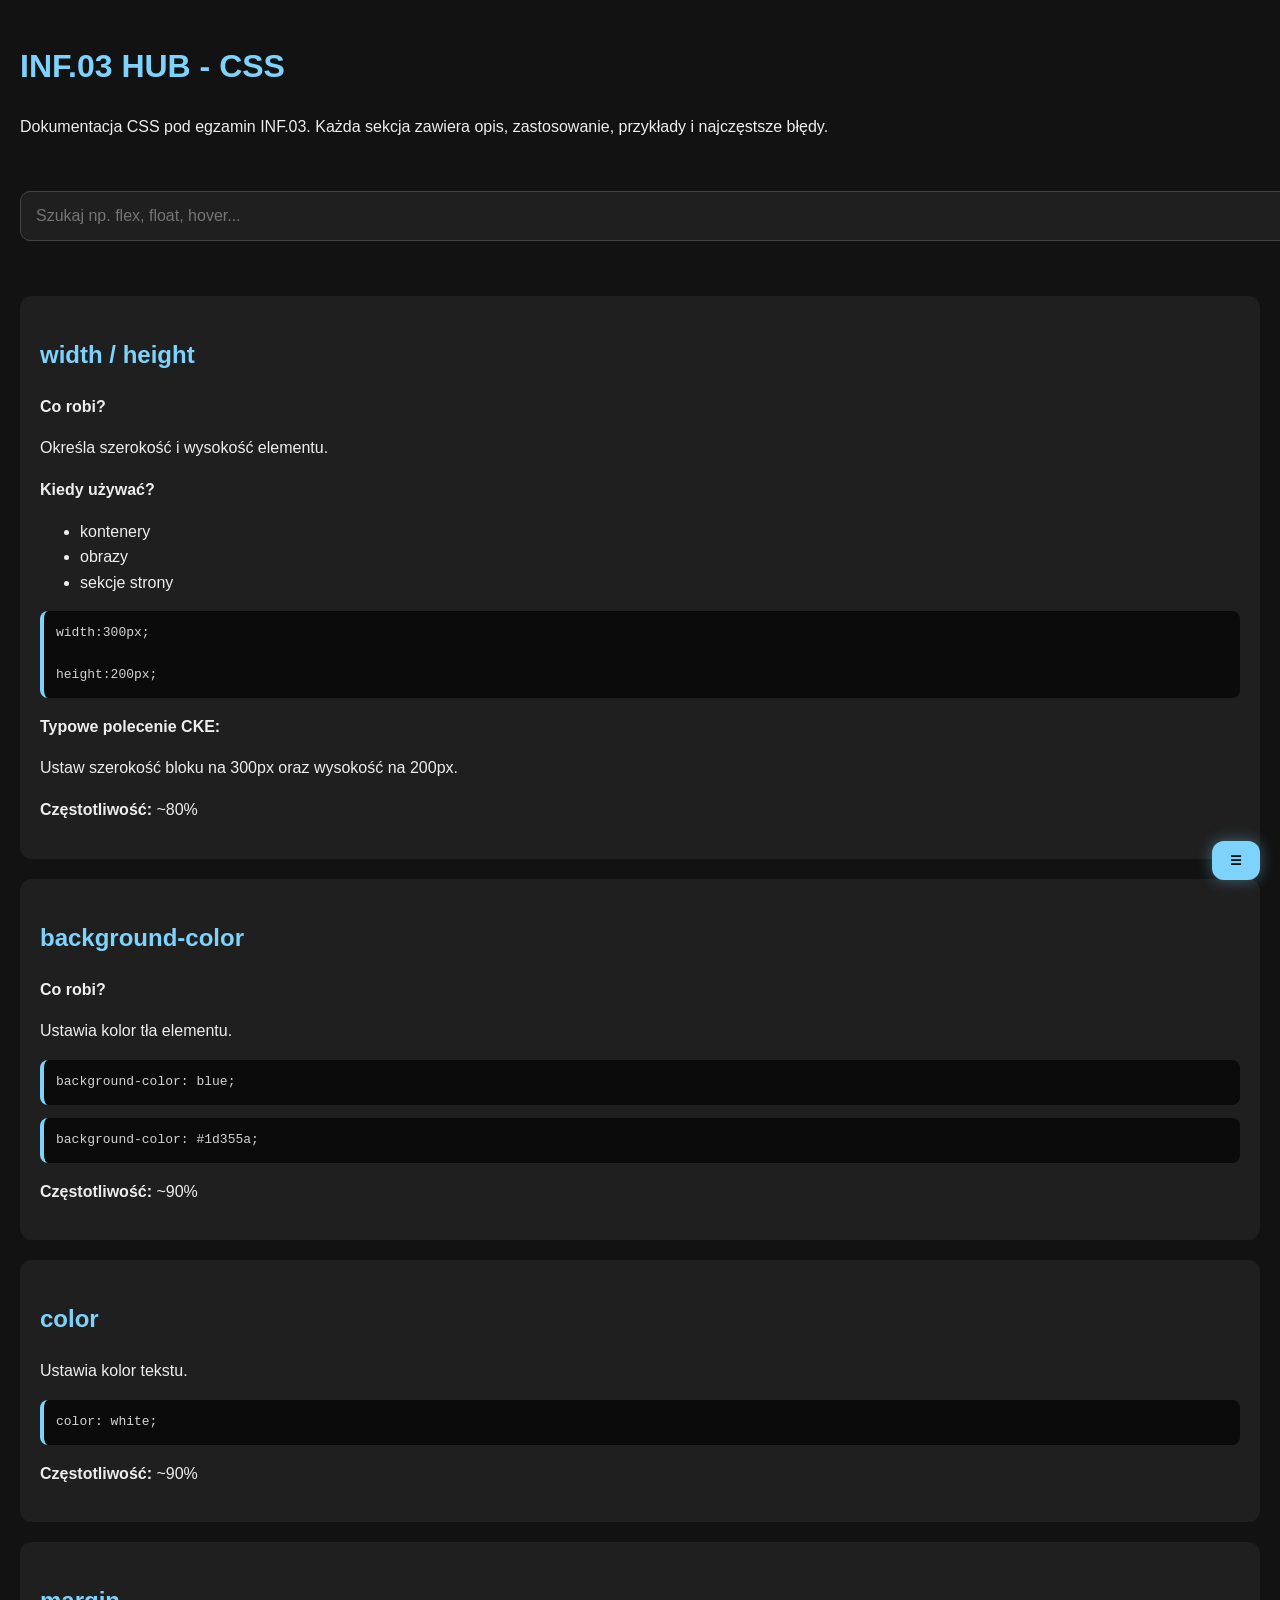
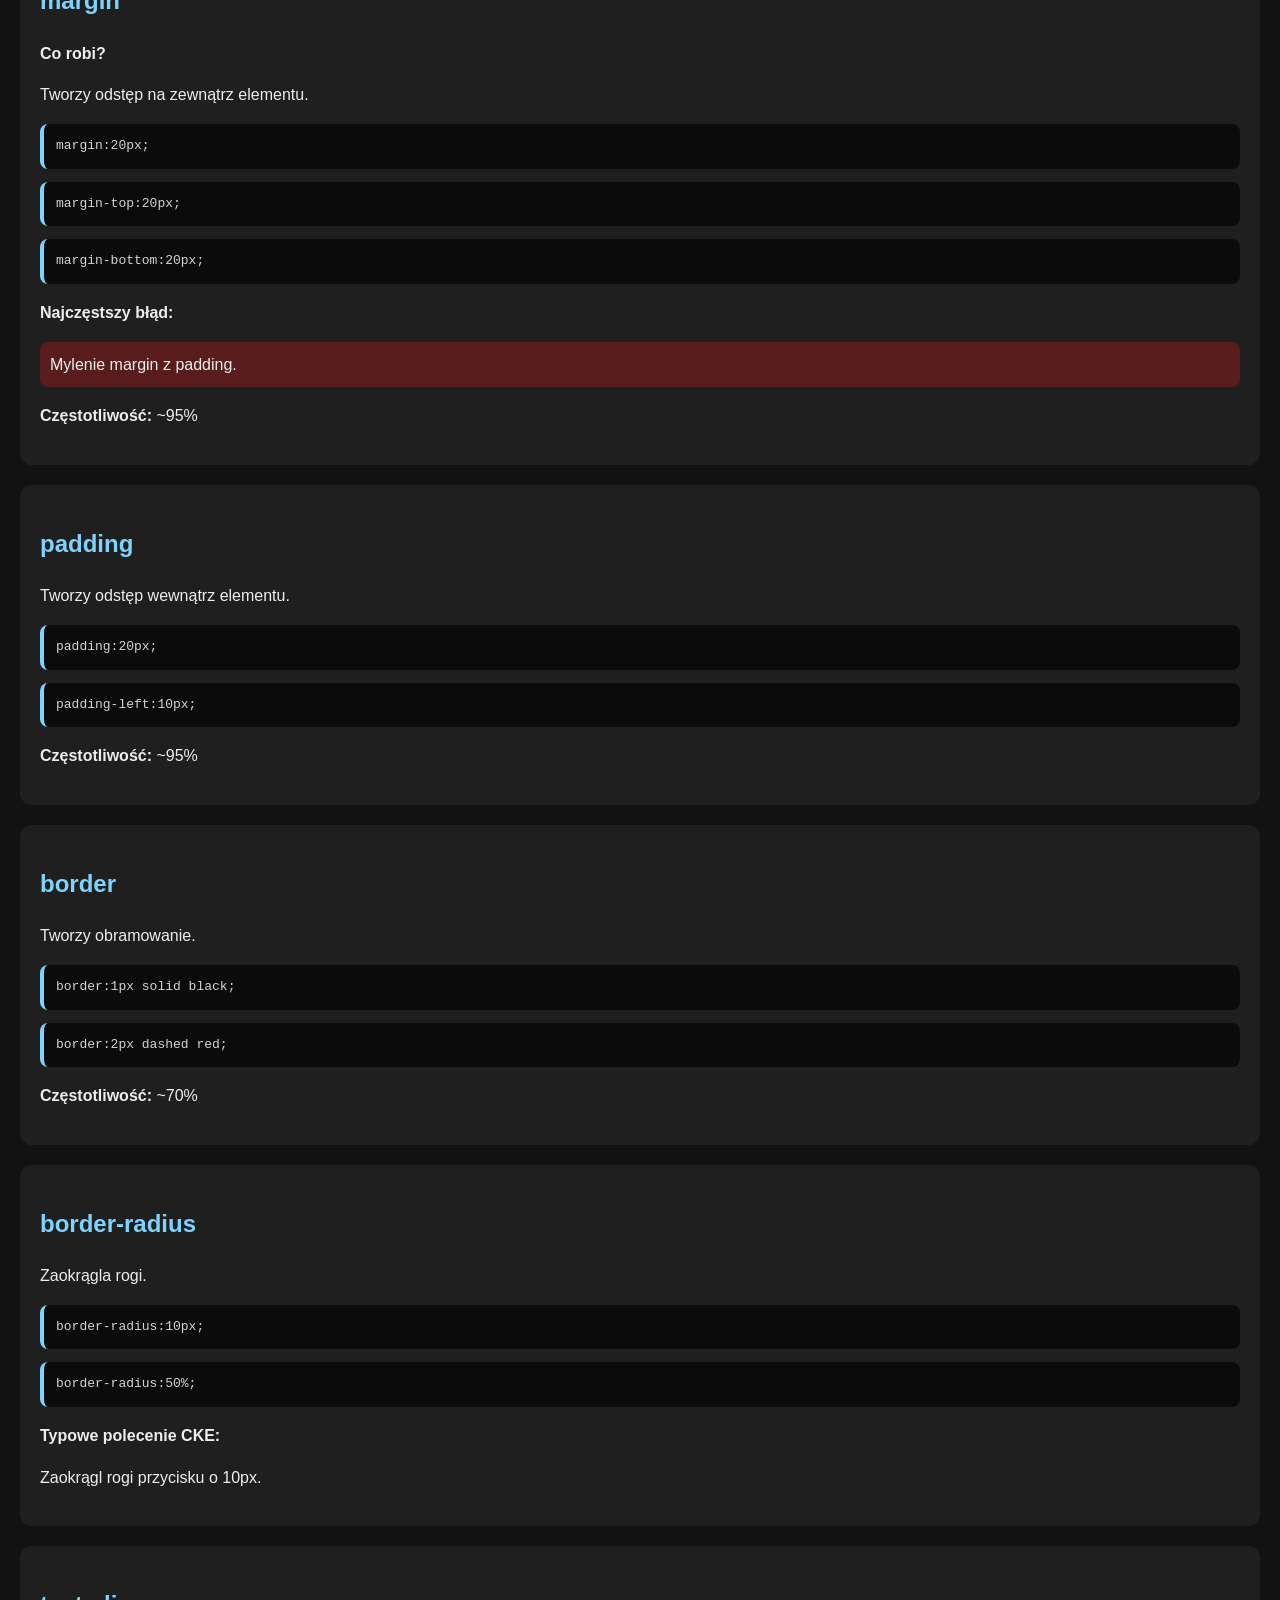
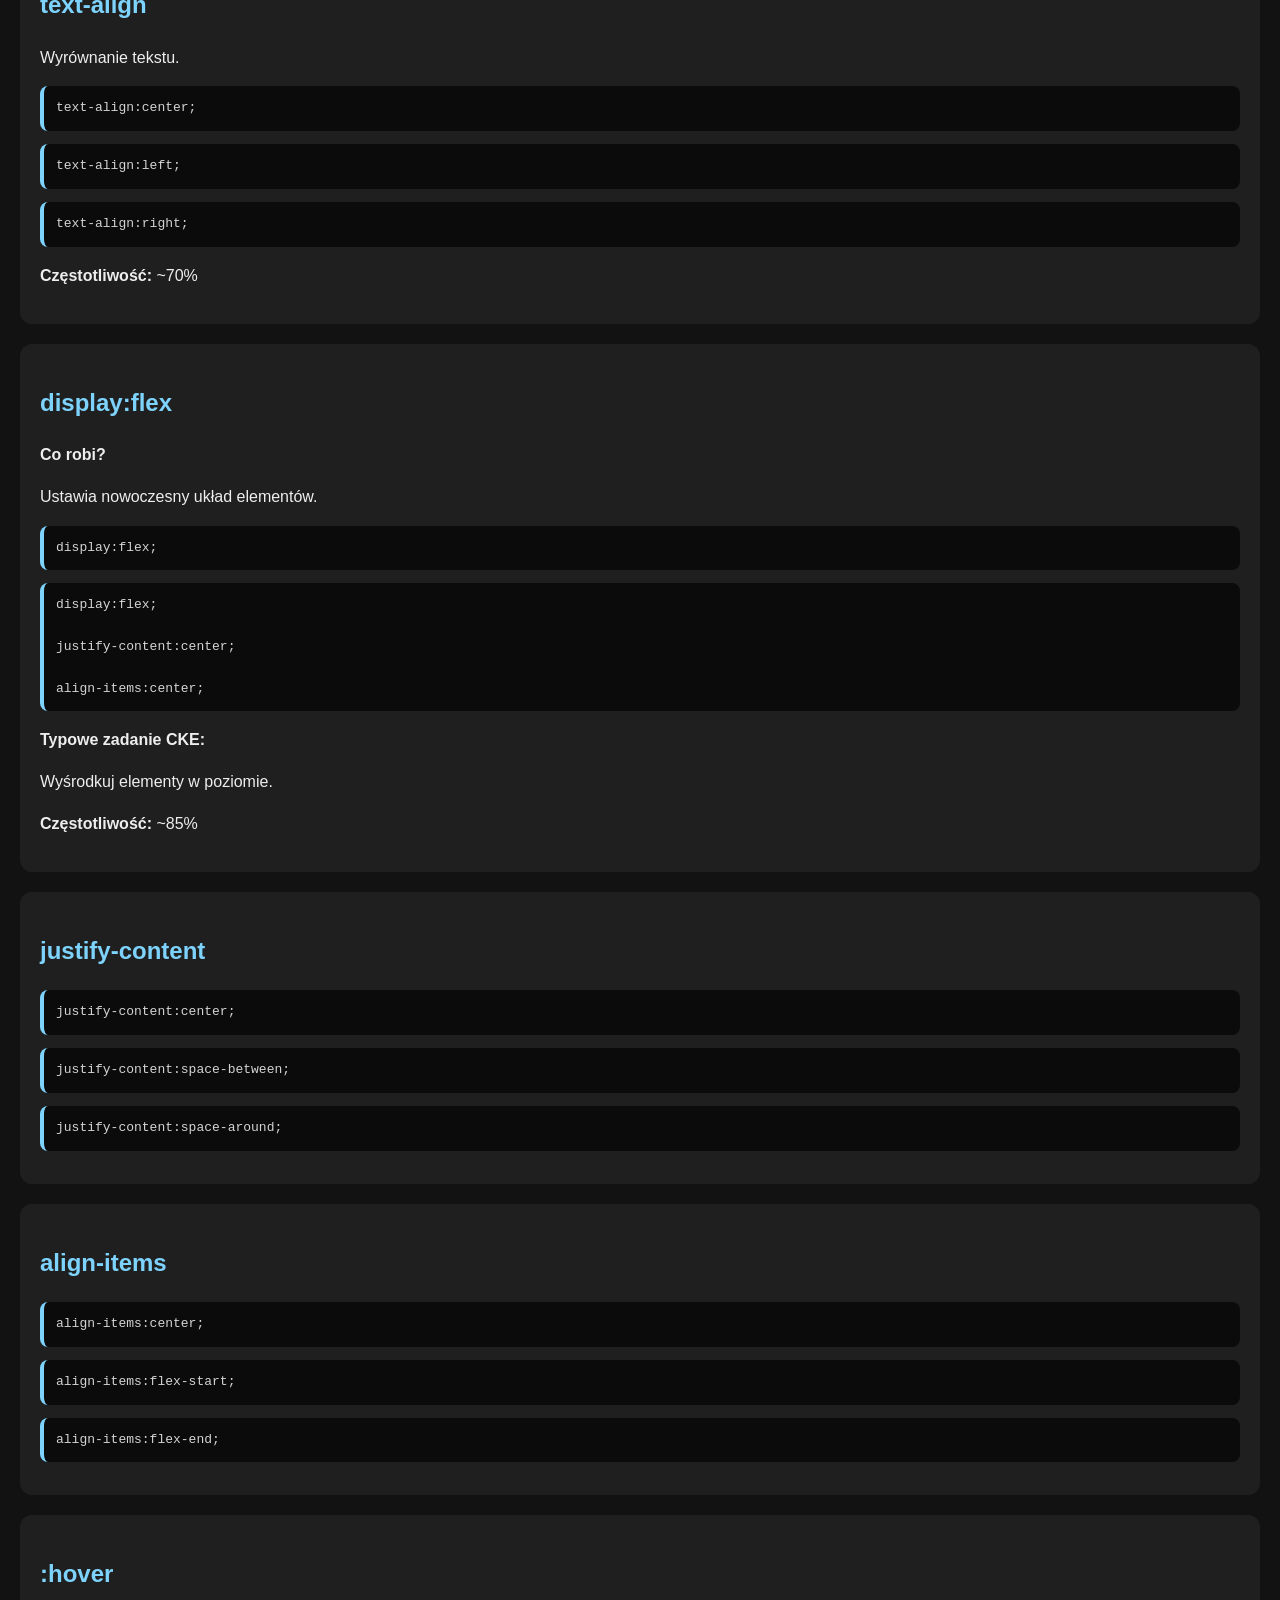
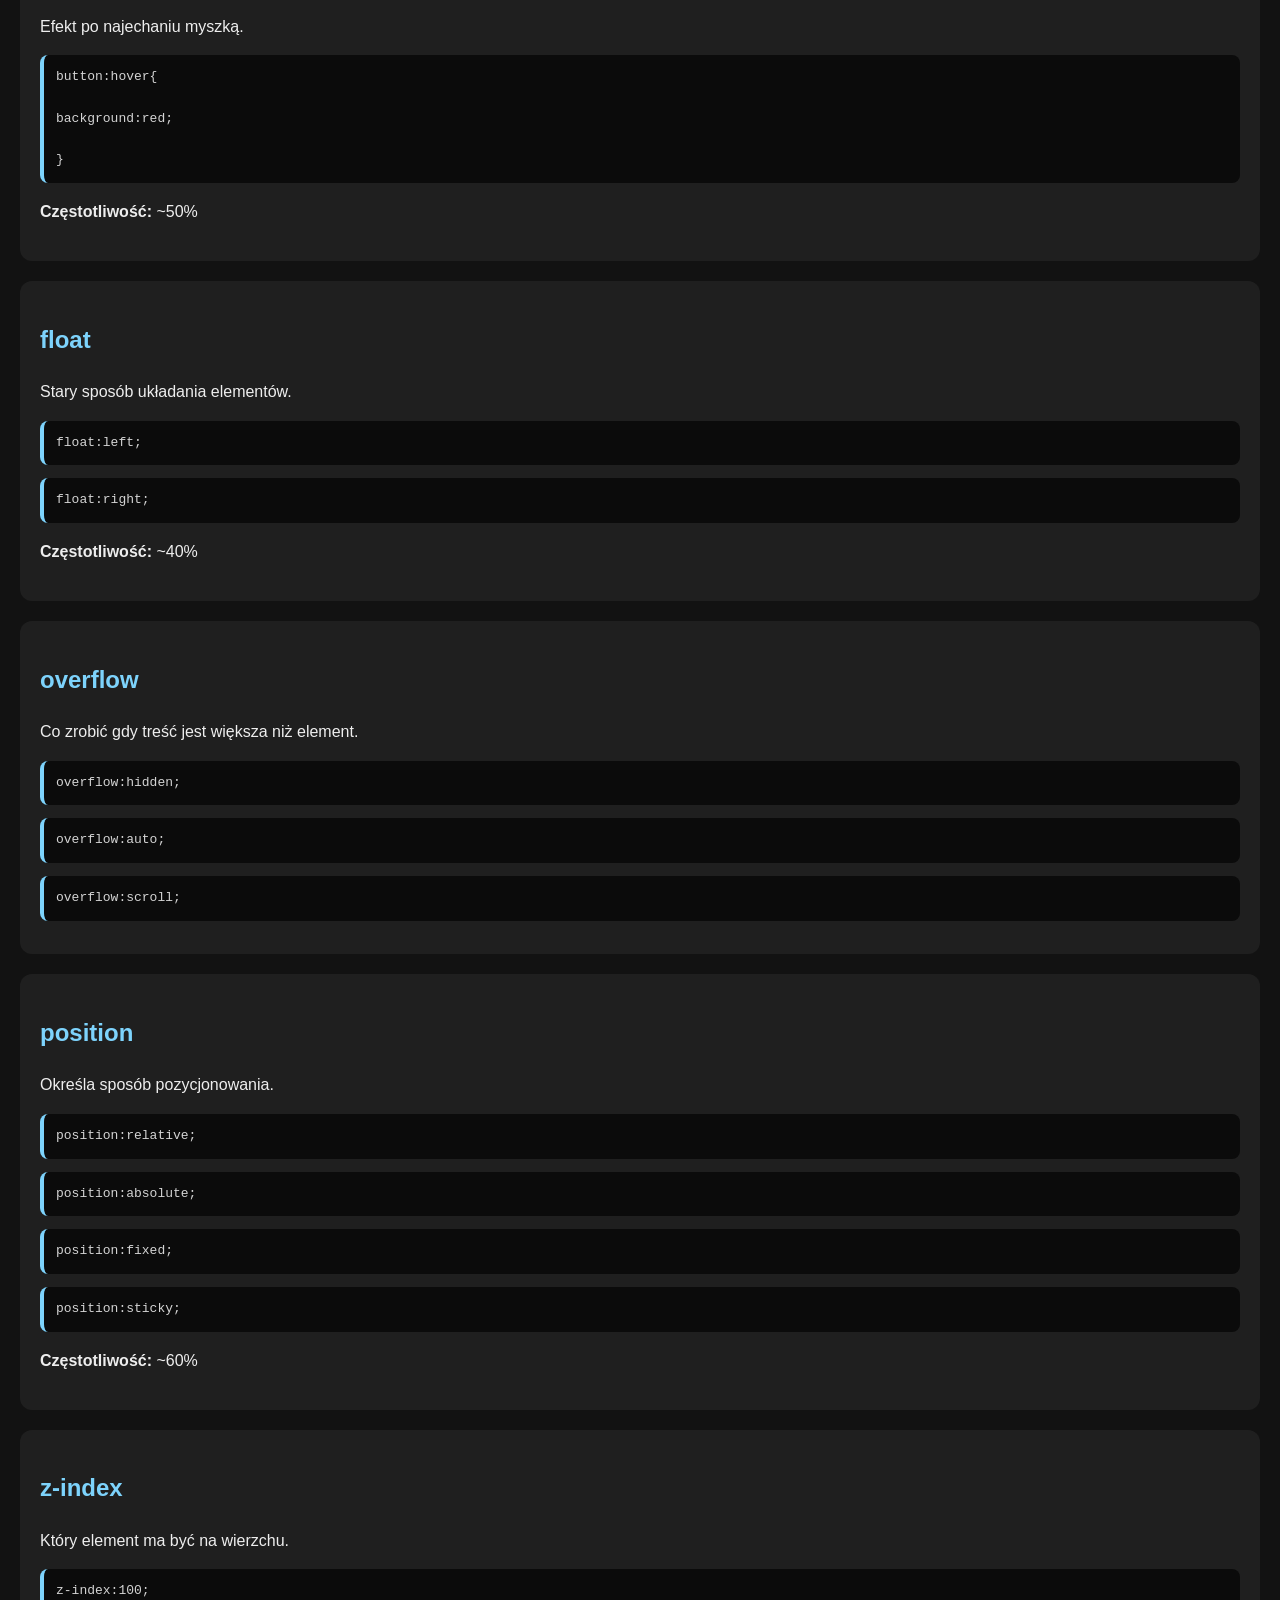
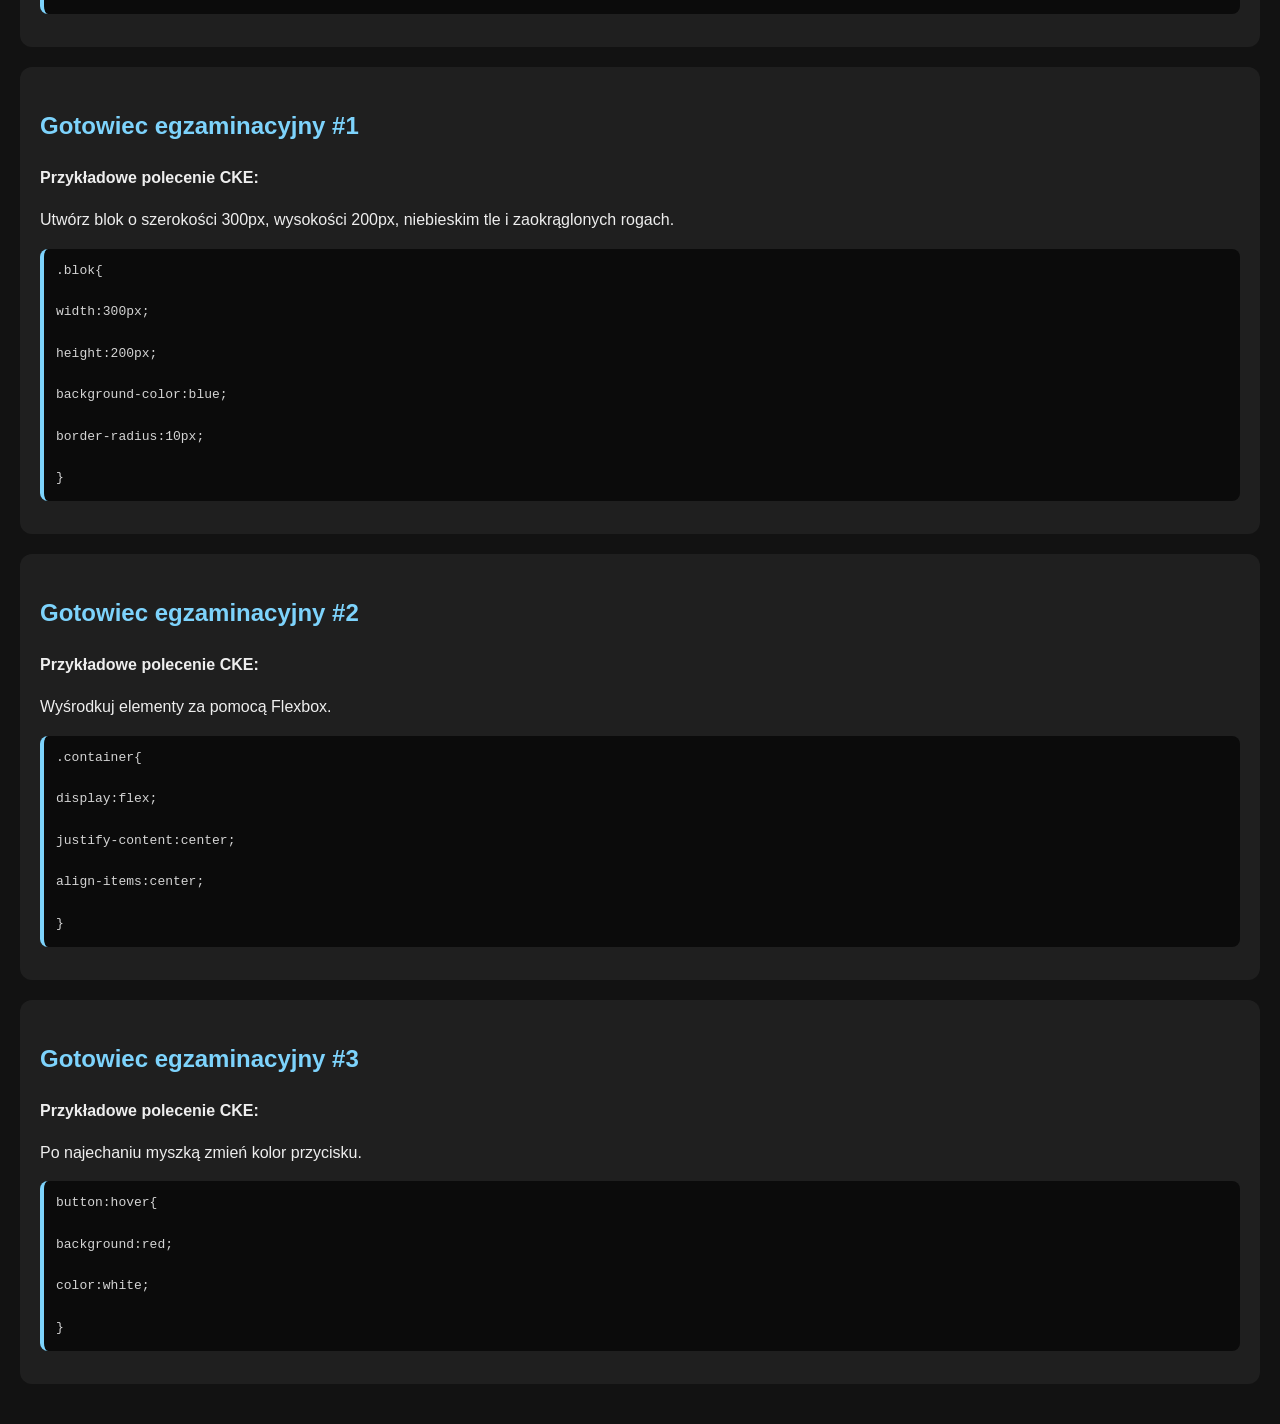
==== css/css.html @ 3e0c46b9 "first push" ====
<!DOCTYPE html>
<html lang="pl">
<head>
<meta charset="UTF-8">
<title>INF.03 HUB - CSS</title>
<style>
body{font-family:Arial,sans-serif;background:#121212;color:#eee;max-width:1400px;margin:auto;padding:20px;line-height:1.6}
.section{background:#1f1f1f;padding:20px;margin:20px 0;border-radius:12px}
pre{
background:#0b0b0b;
border-left:4px solid #7dd3fc;
padding:12px;
border-radius:8px;
overflow:auto;
color:#d4d4d4;
}
h1,h2,h3{color:#7dd3fc}
.warning{background:#5a1d1d;padding:10px;border-radius:8px}
.info{background:#1d355a;padding:10px;border-radius:8px}
.search-box{
margin:20px 0;
}

#searchInput{
width:100%;
padding:15px;
font-size:16px;
background:#1f1f1f;
color:white;
border:1px solid #444;
border-radius:10px;
outline:none;
}

#searchInput:focus{
border-color:#7dd3fc;
box-shadow:0 0 10px rgba(125,211,252,.4);
}
.home-btn{
position:fixed;
bottom:20px;
right:20px;
background:#7dd3fc;
color:#121212;
text-decoration:none;
padding:12px 18px;
border-radius:12px;
font-weight:bold;
box-shadow:0 0 15px rgba(125,211,252,.4);
transition:.2s;
z-index:9999;
}

.home-btn:hover{
transform:scale(1.05);
background:#38bdf8;
}

.home-btn:active{
transform:scale(.95);
}
.top-btn{
position:fixed;
bottom:80px;
right:20px;
background:#22c55e;
color:white;
text-decoration:none;
padding:12px 18px;
border-radius:12px;
font-weight:bold;
z-index:9999;
}

.top-btn:hover{
background:#16a34a;
}

html{
scroll-behavior:smooth;
}
.search-wrapper{
position:sticky;
top:0;
z-index:1000;
background:#121212;
padding:15px 0;
}

.menu-btn:hover{
background:#38bdf8;
}

.menu-container{
position:fixed;
bottom:20px;
right:20px;
z-index:9999;
}

.menu-btn{
position:fixed;
bottom:20px;
right:20px;

background:#7dd3fc;
color:#121212;

border:none;
padding:12px 18px;

border-radius:12px;

font-weight:bold;

cursor:pointer;

z-index:10000;

box-shadow:0 0 15px rgba(125,211,252,.4);

transition:.2s;
}

.menu-btn:hover{
background:#38bdf8;
transform:scale(1.05);
}

.dropdown-menu{

position:absolute;

bottom:60px;
right:0;

width:240px;

background:#1f1f1f;

border-radius:12px;

overflow:hidden;

box-shadow:
0 0 20px rgba(0,0,0,.4);

opacity:0;
visibility:hidden;

transform:
translateY(20px)
scale(.95);

transition:.25s;
}

.dropdown-menu.show{

opacity:1;
visibility:visible;

transform:
translateY(0)
scale(1);
}

.dropdown-menu a{

display:block;

padding:14px;

text-decoration:none;

color:white;

border-bottom:
1px solid #333;

transition:.2s;
}

.dropdown-menu a:hover{

background:#2d3748;
padding-left:20px;

}

.dropdown-menu a:last-child{
border-bottom:none;
}
</style>
</head>
<body id="top">

<h1>INF.03 HUB - CSS</h1>
<p>Dokumentacja CSS pod egzamin INF.03. Każda sekcja zawiera opis, zastosowanie, przykłady i najczęstsze błędy.</p>

<div class="search-wrapper">

<div class="search-box">
<input
type="text"
id="searchInput"
placeholder="Szukaj np. flex, float, hover..."
>
</div>

</div>

<div class="section">
<h2>width / height</h2>

<p><b>Co robi?</b></p>

<p>
Określa szerokość i wysokość elementu.
</p>

<p><b>Kiedy używać?</b></p>

<ul>
<li>kontenery</li>
<li>obrazy</li>
<li>sekcje strony</li>
</ul>

<pre>
width:300px;

height:200px;
</pre>

<p><b>Typowe polecenie CKE:</b></p>

<p>
Ustaw szerokość bloku na 300px
oraz wysokość na 200px.
</p>

<p><b>Częstotliwość:</b> ~80%</p>

</div>

<div class="section">
<h2>background-color</h2>

<p><b>Co robi?</b></p>

<p>
Ustawia kolor tła elementu.
</p>

<pre>
background-color: blue;
</pre>

<pre>
background-color: #1d355a;
</pre>

<p><b>Częstotliwość:</b> ~90%</p>

</div>

<div class="section">
<h2>color</h2>

<p>
Ustawia kolor tekstu.
</p>

<pre>
color: white;
</pre>

<p><b>Częstotliwość:</b> ~90%</p>

</div>

<div class="section">
<h2>margin</h2>

<p><b>Co robi?</b></p>

<p>
Tworzy odstęp na zewnątrz elementu.
</p>

<pre>
margin:20px;
</pre>

<pre>
margin-top:20px;
</pre>

<pre>
margin-bottom:20px;
</pre>

<p><b>Najczęstszy błąd:</b></p>

<div class="warning">
Mylenie margin z padding.
</div>

<p><b>Częstotliwość:</b> ~95%</p>

</div>

<div class="section">
<h2>padding</h2>

<p>
Tworzy odstęp wewnątrz elementu.
</p>

<pre>
padding:20px;
</pre>

<pre>
padding-left:10px;
</pre>

<p><b>Częstotliwość:</b> ~95%</p>

</div>

<div class="section">
<h2>border</h2>

<p>
Tworzy obramowanie.
</p>

<pre>
border:1px solid black;
</pre>

<pre>
border:2px dashed red;
</pre>

<p><b>Częstotliwość:</b> ~70%</p>

</div>

<div class="section">
<h2>border-radius</h2>

<p>
Zaokrągla rogi.
</p>

<pre>
border-radius:10px;
</pre>

<pre>
border-radius:50%;
</pre>

<p><b>Typowe polecenie CKE:</b></p>

<p>
Zaokrągl rogi przycisku o 10px.
</p>

</div>

<div class="section">
<h2>text-align</h2>

<p>
Wyrównanie tekstu.
</p>

<pre>
text-align:center;
</pre>

<pre>
text-align:left;
</pre>

<pre>
text-align:right;
</pre>

<p><b>Częstotliwość:</b> ~70%</p>

</div>

<div class="section">
<h2>display:flex</h2>

<p><b>Co robi?</b></p>

<p>
Ustawia nowoczesny układ elementów.
</p>

<pre>
display:flex;
</pre>

<pre>
display:flex;

justify-content:center;

align-items:center;
</pre>

<p><b>Typowe zadanie CKE:</b></p>

<p>
Wyśrodkuj elementy w poziomie.
</p>

<p><b>Częstotliwość:</b> ~85%</p>

</div>

<div class="section">
<h2>justify-content</h2>

<pre>
justify-content:center;
</pre>

<pre>
justify-content:space-between;
</pre>

<pre>
justify-content:space-around;
</pre>

</div>

<div class="section">
<h2>align-items</h2>

<pre>
align-items:center;
</pre>

<pre>
align-items:flex-start;
</pre>

<pre>
align-items:flex-end;
</pre>

</div>

<div class="section">
<h2>:hover</h2>

<p>
Efekt po najechaniu myszką.
</p>

<pre>
button:hover{

background:red;

}
</pre>

<p><b>Częstotliwość:</b> ~50%</p>

</div>

<div class="section">
<h2>float</h2>

<p>
Stary sposób układania elementów.
</p>

<pre>
float:left;
</pre>

<pre>
float:right;
</pre>

<p><b>Częstotliwość:</b> ~40%</p>

</div>

<div class="section">
<h2>overflow</h2>

<p>
Co zrobić gdy treść jest większa niż element.
</p>

<pre>
overflow:hidden;
</pre>

<pre>
overflow:auto;
</pre>

<pre>
overflow:scroll;
</pre>

</div>

<div class="section">
<h2>position</h2>

<p>
Określa sposób pozycjonowania.
</p>

<pre>
position:relative;
</pre>

<pre>
position:absolute;
</pre>

<pre>
position:fixed;
</pre>

<pre>
position:sticky;
</pre>

<p><b>Częstotliwość:</b> ~60%</p>

</div>

<div class="section">
<h2>z-index</h2>

<p>
Który element ma być na wierzchu.
</p>

<pre>
z-index:100;
</pre>

</div>

<div class="section">
<h2>Gotowiec egzaminacyjny #1</h2>

<p><b>Przykładowe polecenie CKE:</b></p>

<p>
Utwórz blok o szerokości 300px,
wysokości 200px,
niebieskim tle
i zaokrąglonych rogach.
</p>

<pre>
.blok{

width:300px;

height:200px;

background-color:blue;

border-radius:10px;

}
</pre>

</div>

<div class="section">
<h2>Gotowiec egzaminacyjny #2</h2>

<p><b>Przykładowe polecenie CKE:</b></p>

<p>
Wyśrodkuj elementy za pomocą Flexbox.
</p>

<pre>
.container{

display:flex;

justify-content:center;

align-items:center;

}
</pre>

</div>

<div class="section">
<h2>Gotowiec egzaminacyjny #3</h2>

<p><b>Przykładowe polecenie CKE:</b></p>

<p>
Po najechaniu myszką zmień kolor przycisku.
</p>

<pre>
button:hover{

background:red;

color:white;

}
</pre>

</div>

<script>

const searchInput =
document.getElementById("searchInput");

searchInput.addEventListener(
"input",
function(){

const value =
this.value.toLowerCase();

const sections =
document.querySelectorAll(".section");

let found = 0;

sections.forEach(section=>{

const text =
section.innerText.toLowerCase();

if(text.includes(value)){

section.style.display="block";
found++;

}
else{

section.style.display="none";

}

});

resultsInfo.innerHTML =
"Znaleziono sekcji: " + found;

});

</script>

<div class="menu-container">

<button class="menu-btn" id="menuBtn">
☰
</button>

<div class="dropdown-menu" id="dropdownMenu">

<a href="../sql/sql.html">💾 SQL</a>

<a href="../php/php.html">🐘 PHP</a>

<a href="../html/html.html">🌐 HTML</a>

<a href="../css/css.html">🎨 CSS</a>

<a href="../js/js.html">⚡ JavaScript</a>

<a href="../ratunek/ratunek.html">
🚑 Ratunek
</a>

</div>

</div>
<script>

const menuBtn =
document.getElementById("menuBtn");

const dropdownMenu =
document.getElementById("dropdownMenu");

menuBtn.addEventListener(
"click",
function(){

dropdownMenu.classList.toggle(
"show"
);

});

document.addEventListener(
"click",
function(e){

if(
!menuBtn.contains(e.target)
&&
!dropdownMenu.contains(e.target)
){

dropdownMenu.classList.remove(
"show"
);

}

menuBtn.addEventListener(
"dblclick",
function(){

window.location.href =
"../index.html";

});

});

</script>
</body>
</html>
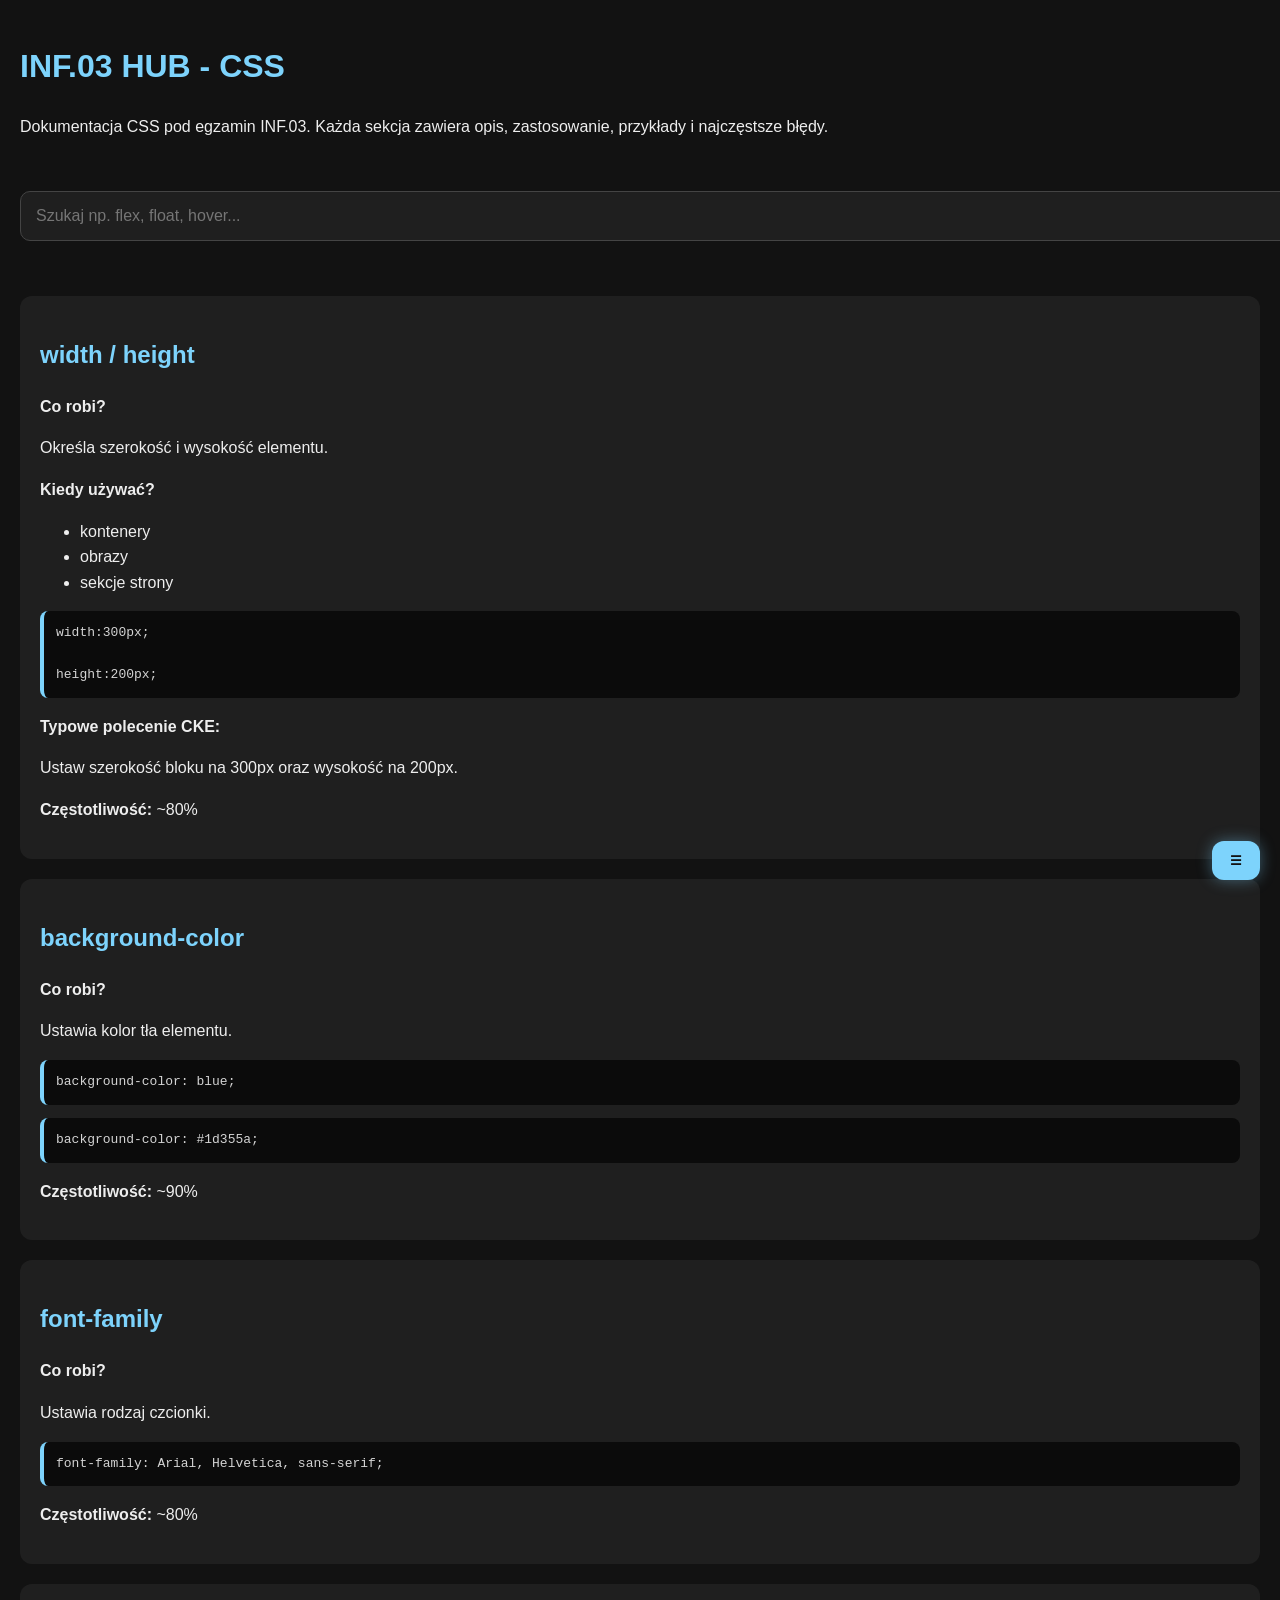
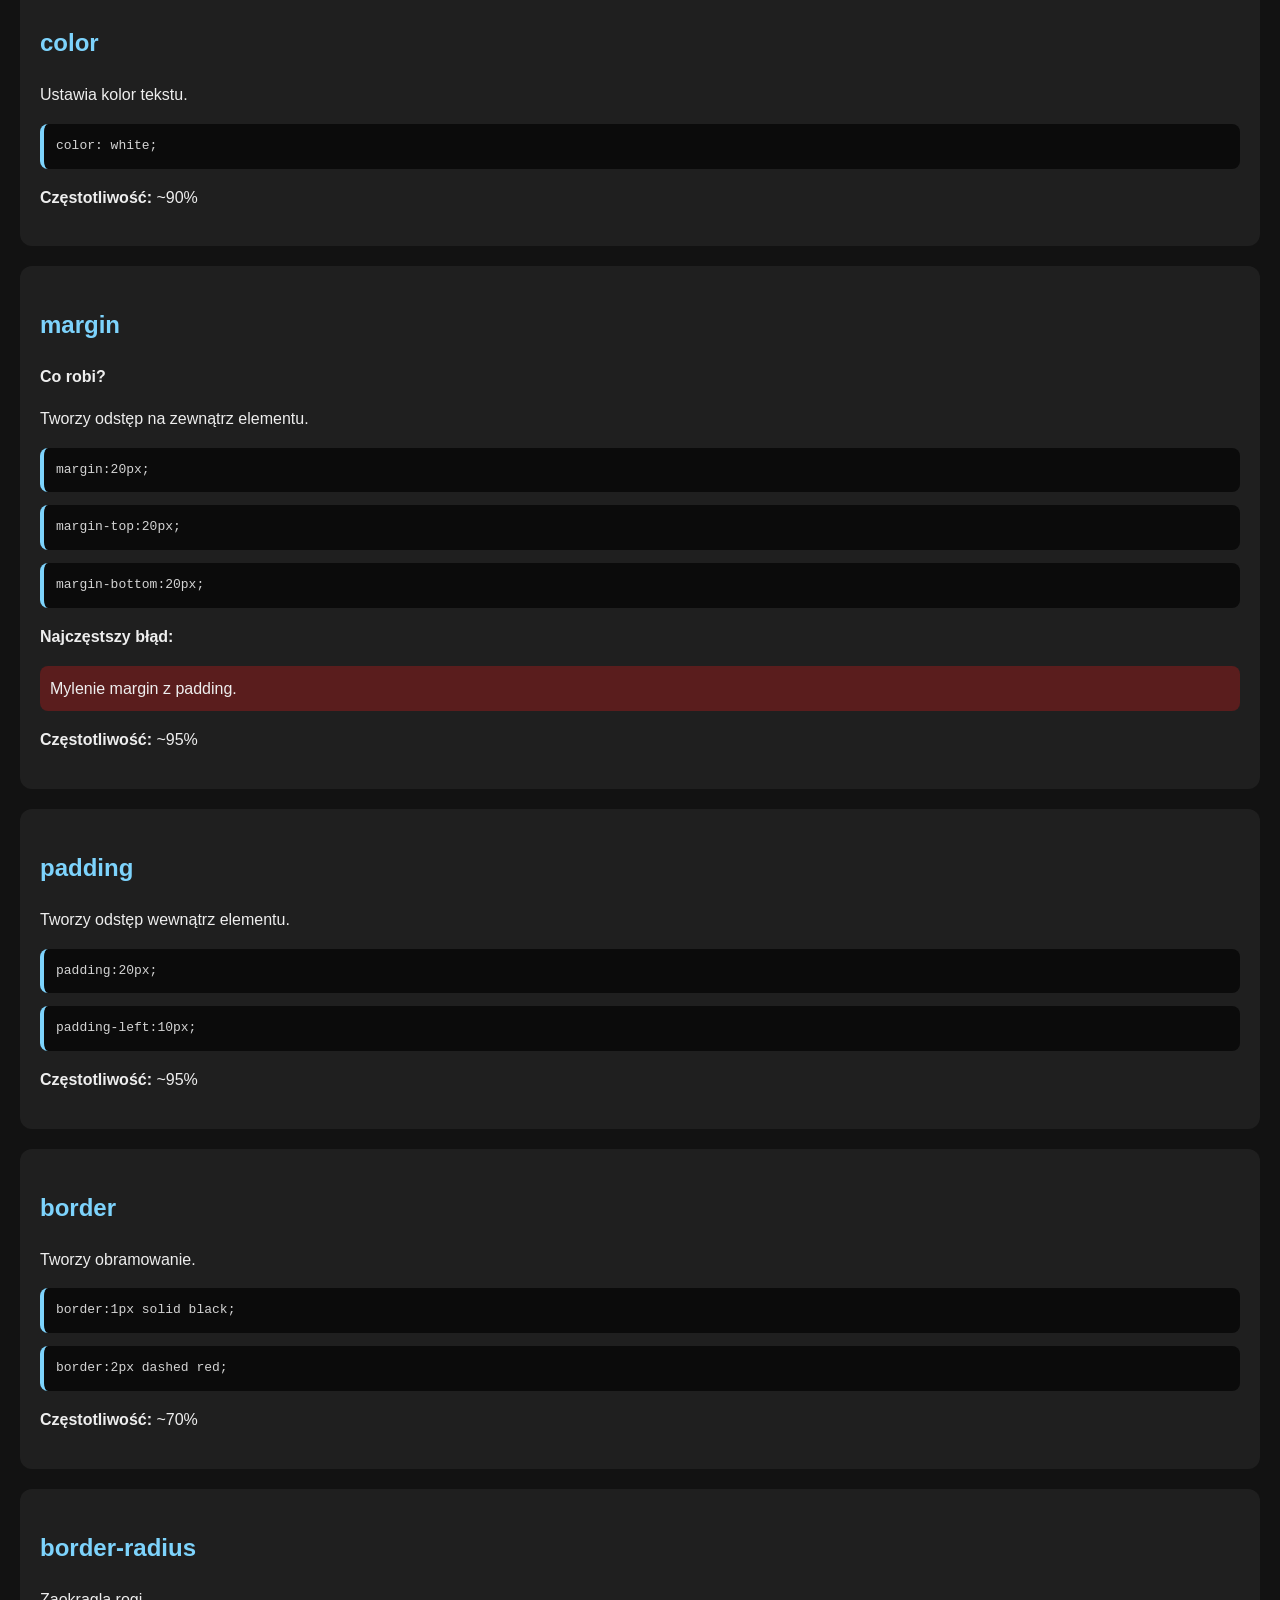
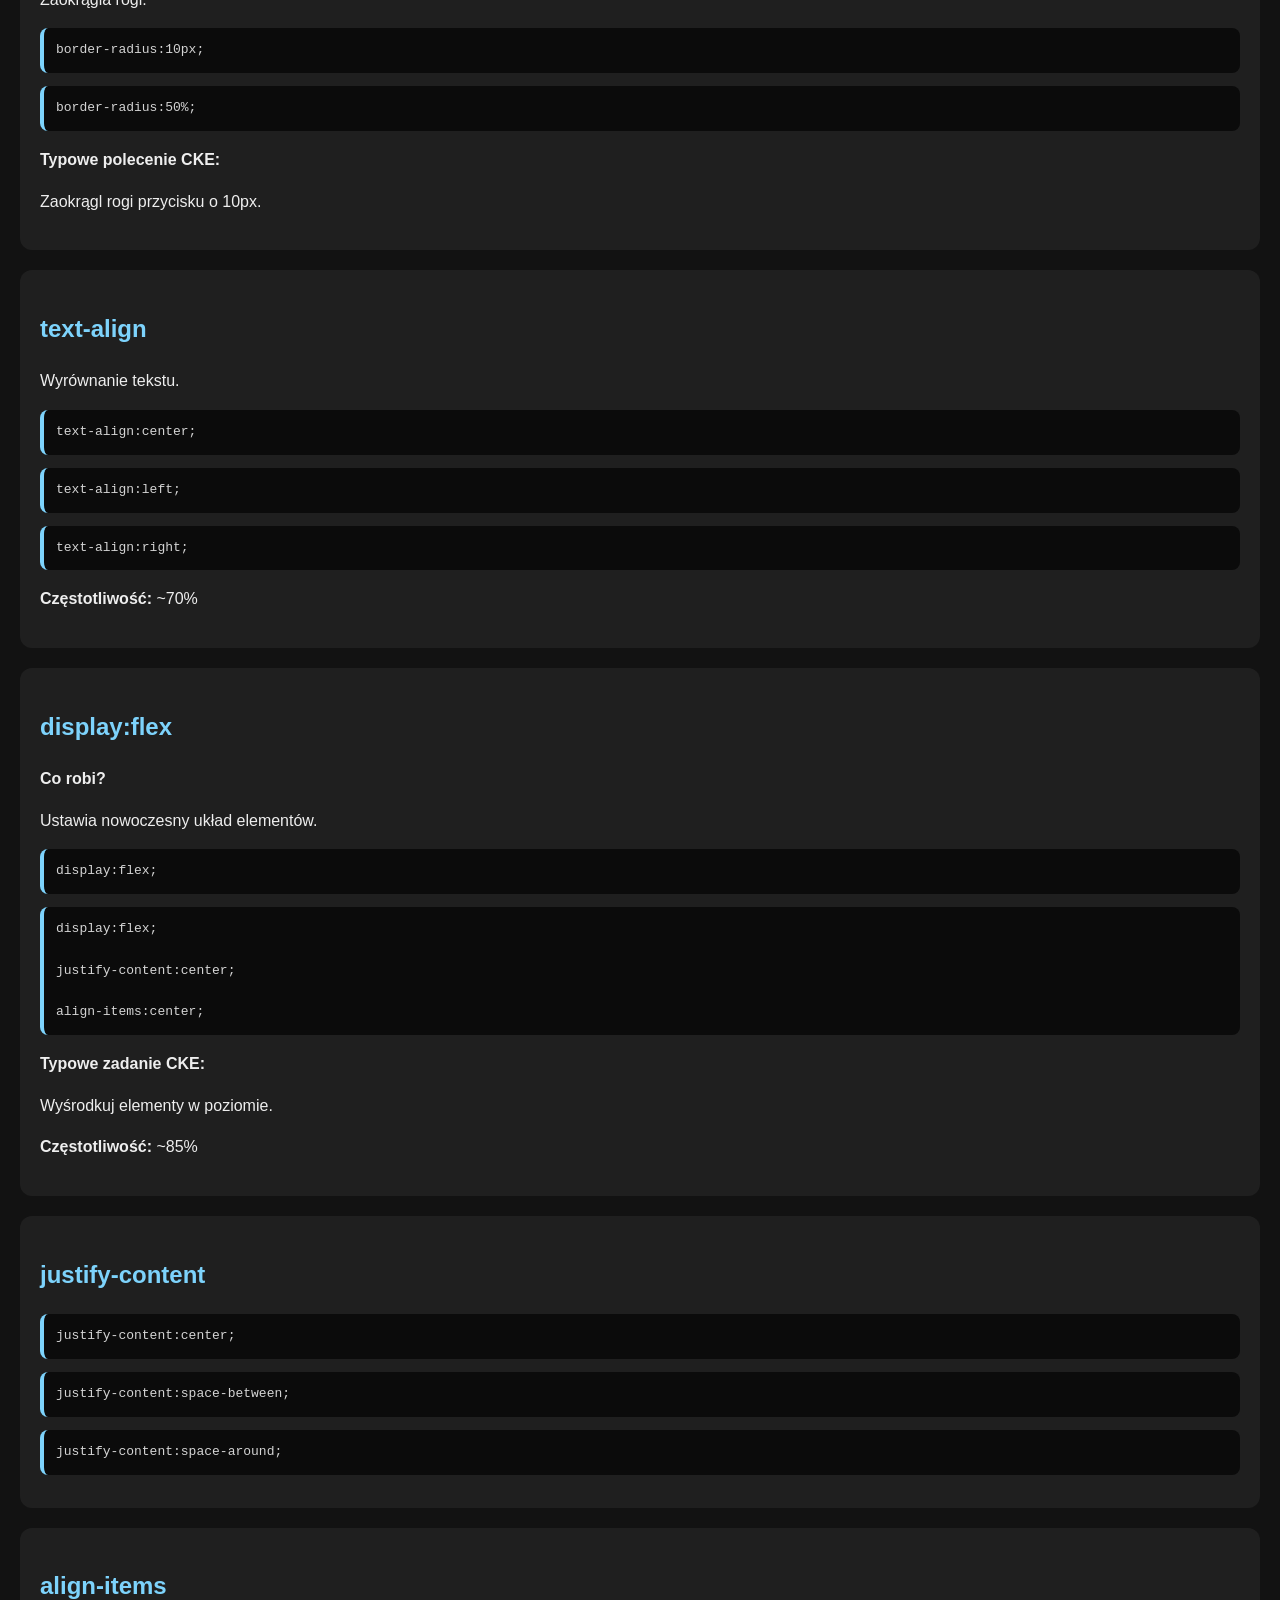
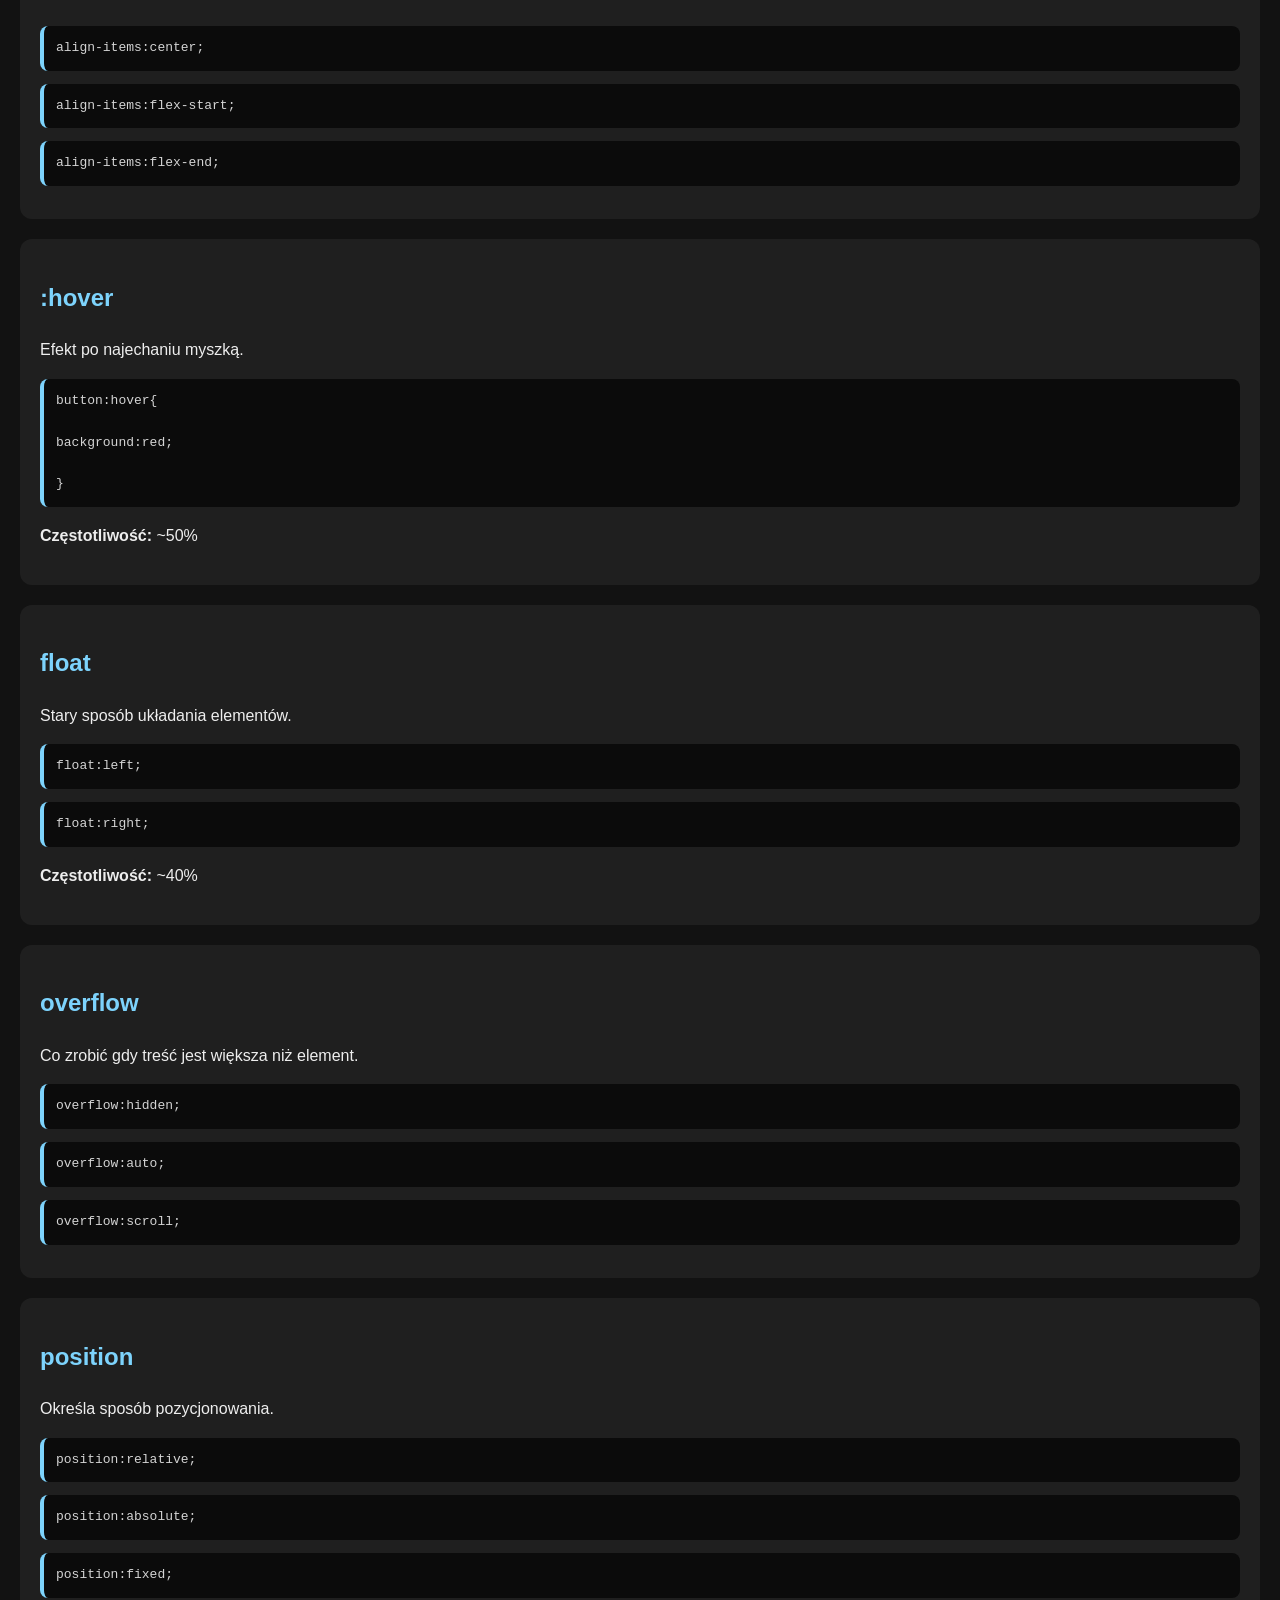
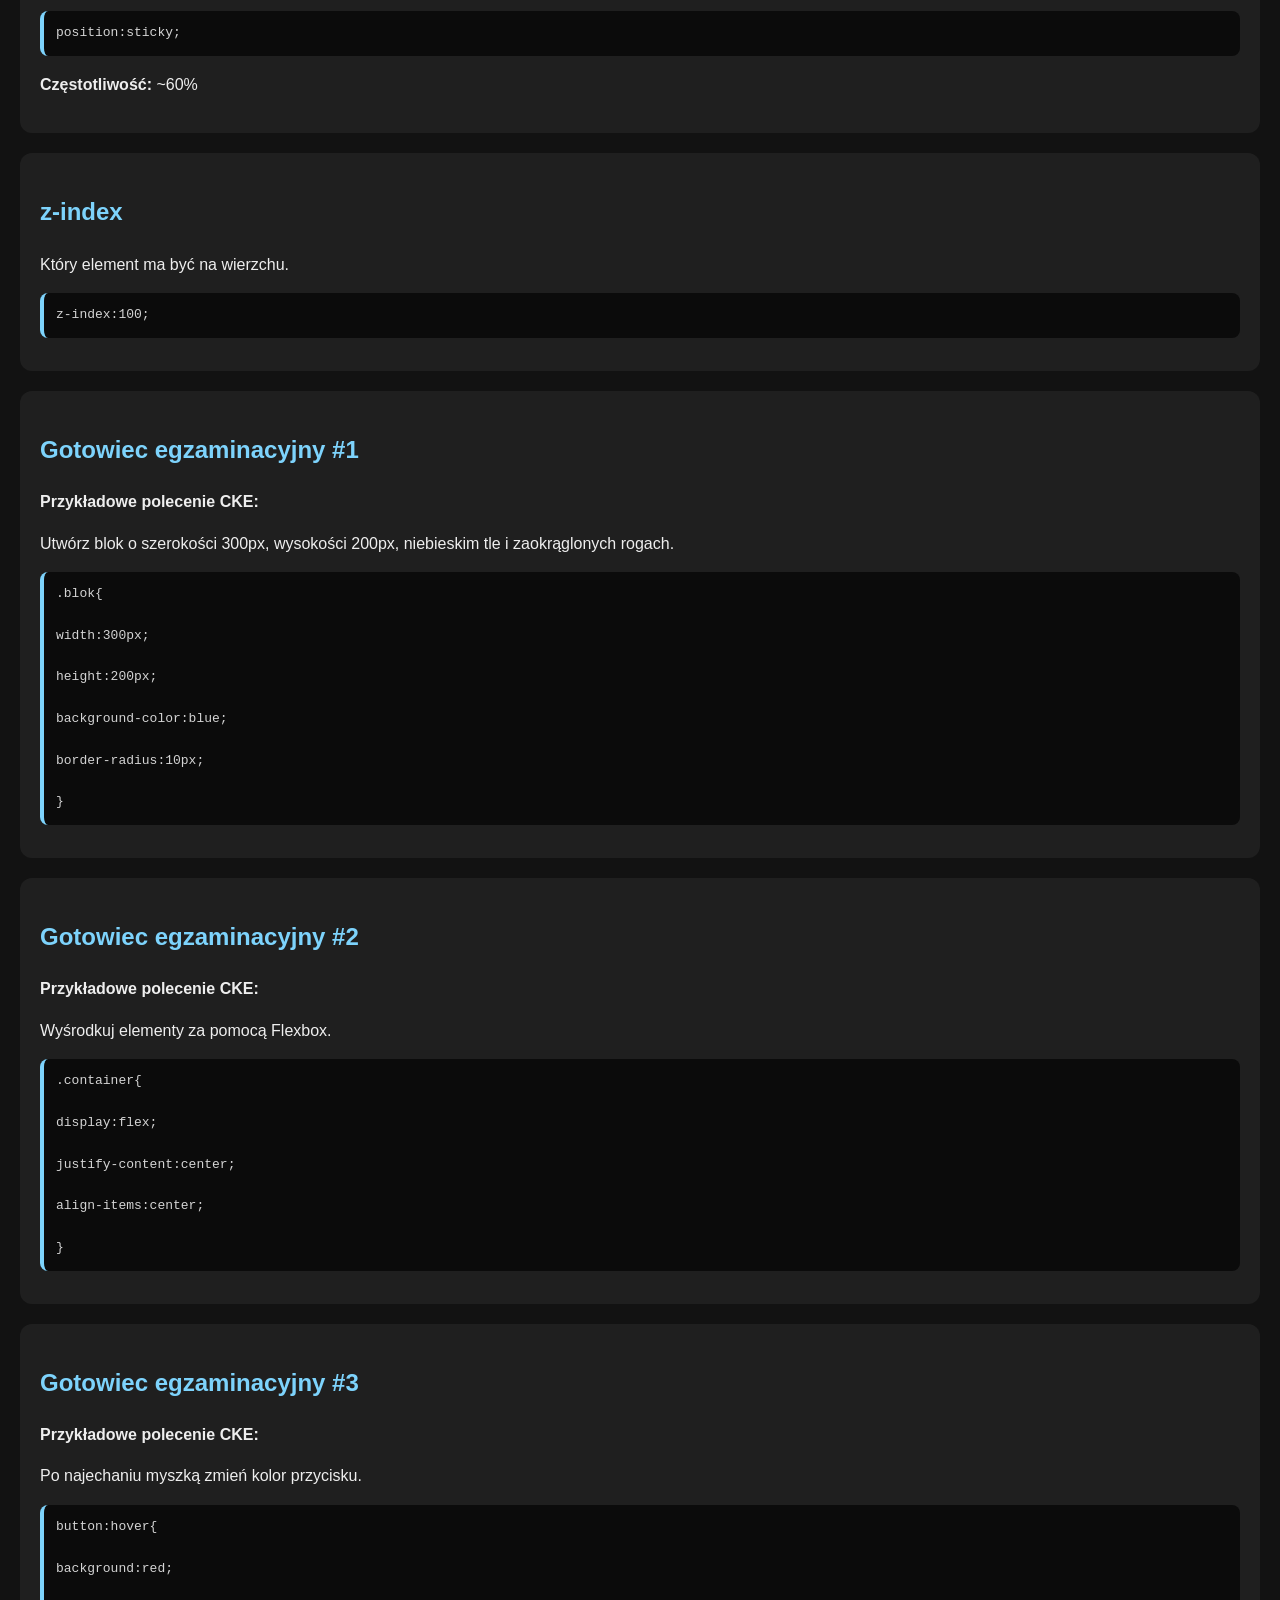
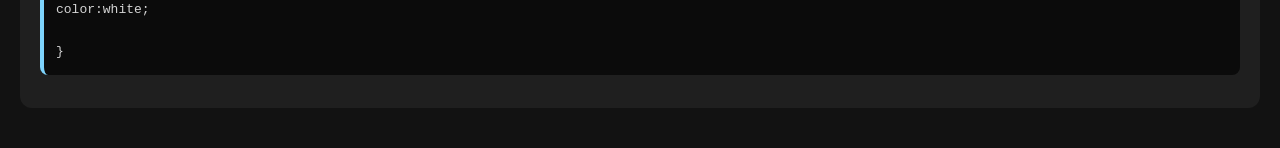
==== commit 31d70d91: "v2.0" ====
--- a/css/css.html
+++ b/css/css.html
@@ -266,6 +266,23 @@
 </div>
 
 <div class="section">
+<h2>font-family</h2>
+
+<p><b>Co robi?</b></p>
+
+<p>
+Ustawia rodzaj czcionki.
+</p>
+
+<pre>
+font-family: Arial, Helvetica, sans-serif;
+</pre>
+
+<p><b>Częstotliwość:</b> ~80%</p>
+
+</div>
+
+<div class="section">
 <h2>color</h2>
 
 <p>
